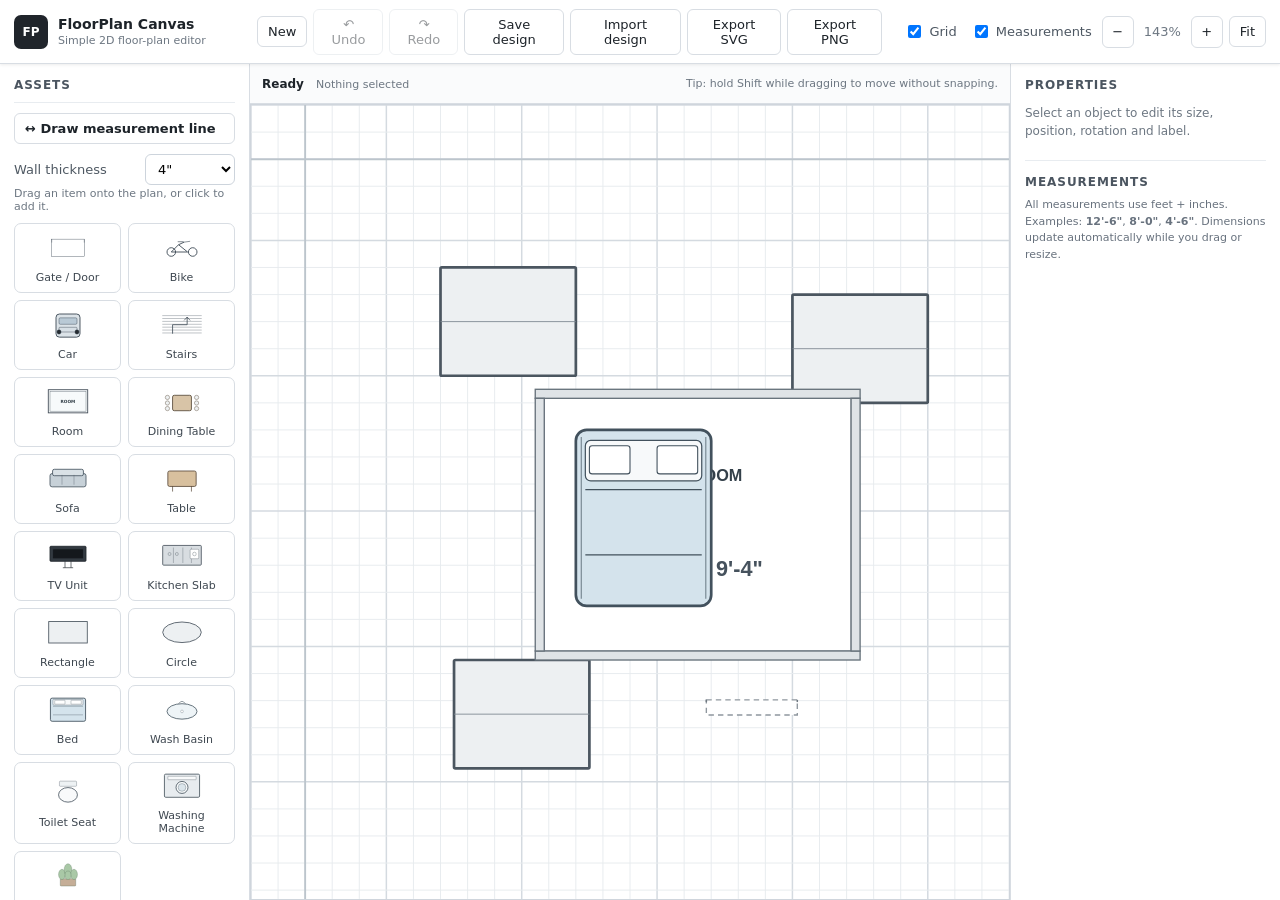
==== index.html @ 3ebcb9cd "V1" ====
<!doctype html>
<html lang="en">
<head>
  <meta charset="UTF-8" />
  <meta name="viewport" content="width=device-width, initial-scale=1.0" />
  <title>FloorPlan Canvas</title>
  <link rel="stylesheet" href="styles.css" />
</head>
<body>
  <div class="app">
    <header class="topbar">
      <div class="brand">
        <div class="brand-mark">FP</div>
        <div>
          <div class="brand-title">FloorPlan Canvas</div>
          <div class="brand-sub">Simple 2D floor-plan editor</div>
        </div>
      </div>

      <div class="toolbar">
        <button id="newBtn" class="tool-btn">New</button>
        <button id="undoBtn" class="tool-btn" disabled>↶ Undo</button>
        <button id="redoBtn" class="tool-btn" disabled>↷ Redo</button>
        <button id="saveBtn" class="tool-btn">Save design</button>
        <button id="loadBtn" class="tool-btn">Import design</button>
        <button id="exportSvgBtn" class="tool-btn">Export SVG</button>
        <button id="exportPngBtn" class="tool-btn">Export PNG</button>
      </div>

      <div class="toolbar-right">
        <label class="switch-label">
          <input type="checkbox" id="gridToggle" checked />
          <span>Grid</span>
        </label>
        <label class="switch-label">
          <input type="checkbox" id="measureToggle" checked />
          <span>Measurements</span>
        </label>
        <button id="zoomOutBtn" class="icon-btn">−</button>
        <span id="zoomText" class="zoom-text">100%</span>
        <button id="zoomInBtn" class="icon-btn">+</button>
        <button id="fitBtn" class="tool-btn">Fit</button>
      </div>
    </header>

    <main class="workspace">
      <aside class="sidebar left">
        <div class="sidebar-title">Assets</div>
        <div class="asset-measurement">
          <button class="wide-btn" id="measureToolBtn">↔ Draw measurement line</button>
          <div class="row compact-row">
            <label>Wall thickness</label>
            <select id="wallThicknessSelect">
              <option value="0.25">3"</option>
              <option value="0.3333333333" selected>4"</option>
              <option value="0.5">6"</option>
              <option value="0.75">9"</option>
            </select>
          </div>
        </div>
        <div class="help-text">Drag an item onto the plan, or click to add it.</div>
        <div id="assetPalette" class="asset-grid"></div>

        <div class="sidebar-section">
          <div class="sidebar-title">Quick tools</div>
          <button class="wide-btn" id="deleteBtn">Delete selected</button>
          <button class="wide-btn" id="duplicateBtn">Duplicate selected</button>
          <button class="wide-btn" id="frontBtn">Bring to front</button>
          <button class="wide-btn" id="backBtn">Send to back</button>
        </div>

        <div class="sidebar-section">
          <div class="sidebar-title">Canvas</div>
          <div class="row">
            <label>Dimension ref.</label>
            <select id="dimensionRefSelect">
              <option value="inner" selected>Inner / clear</option>
              <option value="outer">Outer / overall</option>
              <option value="center">Centerline</option>
            </select>
          </div>
          <div class="row">
            <label><input id="smartAlignToggle" type="checkbox" checked /> Smart align</label>
          </div>
          <div class="measurement-note">
            <b>Inner</b> = clear space between wall faces.<br>
            <b>Outer</b> = outside-to-outside overall size.<br>
            <b>Centerline</b> = wall center to wall center.
          </div>
          <div class="row">
            <label>Background</label>
            <input id="bgColor" type="color" value="#ffffff" />
          </div>
        </div>
      </aside>

      <section class="canvas-wrap">
        <div class="canvas-header">
          <div>
            <strong id="statusText">Ready</strong>
            <span class="muted" id="selectionText">Nothing selected</span>
          </div>
          <div class="muted">Tip: hold Shift while dragging to move without snapping.</div>
        </div>
        <div id="svgViewport" class="svg-viewport">
          <svg id="planSvg" xmlns="http://www.w3.org/2000/svg" tabindex="0">
            <defs>
              <pattern id="gridPattern" width="20" height="20" patternUnits="userSpaceOnUse">
                <path d="M 20 0 L 0 0 0 20" class="grid-line"></path>
              </pattern>
              <pattern id="gridMajorPattern" width="100" height="100" patternUnits="userSpaceOnUse">
                <rect width="100" height="100" fill="url(#gridPattern)"></rect>
                <path d="M 100 0 L 0 0 0 100" class="grid-major"></path>
              </pattern>
              <filter id="shadow" x="-20%" y="-20%" width="140%" height="140%">
                <feDropShadow dx="0" dy="2" stdDeviation="2" flood-opacity="0.15"/>
              </filter>
            </defs>
            <rect id="canvasBg" x="-1000000" y="-1000000" width="2000000" height="2000000" fill="#fff"></rect>
            <g id="overlayGrid"></g>
            <g id="objectsLayer"></g>
            <g id="overlayLayer"></g>
          </svg>
        </div>
      </section>

      <aside class="sidebar right">
        <div class="sidebar-title">Properties</div>
        <div id="emptyProps" class="empty-props">
          Select an object to edit its size, position, rotation and label.
        </div>
        <div id="propsPanel" class="props-panel hidden">
          <div class="prop-heading">
            <span id="propType">Object</span>
            <span id="propId" class="muted"></span>
          </div>

          <div class="prop-section">
            <div class="section-label">Position</div>
            <div class="two-col">
              <label>X <input id="propX" /></label>
              <label>Y <input id="propY" /></label>
            </div>
          </div>

          <div id="doorPlacementHint" class="measurement-note hidden">Door symbol includes its opening and swing. Place it over the wall opening; rotate 90° to change orientation.</div>

          <div id="roomDimensionInputNote" class="measurement-note hidden">Room dimensions shown/entered here are <b>INNER / CLEAR</b> dimensions.</div>

          <div id="wallDimensionNote" class="measurement-note hidden">
          Walls use <b>Length</b> and <b>Thickness</b>. Rooms/bedrooms use the same Inner / Outer / Centerline convention.
        </div>

          <div class="prop-section">
            <div class="section-label">Size</div>
            <div class="two-col">
              <label><span id="widthLabel">Width</span> <input id="propW" /></label>
              <label><span id="heightLabel">Height</span> <input id="propH" /></label>
            </div>
            <div class="row">
              <label><input id="lockAspect" type="checkbox" /> Lock aspect</label>
            </div>
          </div>

          <div id="roomWallsPanel" class="prop-section hidden">
            <div class="section-label">Room walls</div>
            <div class="room-wall-grid">
              <label>Top <input id="roomTopWall" placeholder='e.g. 4"'></label>
              <label>Right <input id="roomRightWall" placeholder='e.g. 4"'></label>
              <label>Bottom <input id="roomBottomWall" placeholder='e.g. 4"'></label>
              <label>Left <input id="roomLeftWall" placeholder='0" = shared wall'></label>
            </div>
            <div class="measurement-note">
              Each side is independent. Set a side to <b>0"</b> when it is an existing/shared/main wall.
            </div>
          </div>

          <div class="prop-section">
            <div class="section-label">Rotation</div>
            <div class="rotation-row">
              <button class="small-btn" id="rotateLeftBtn" title="Rotate 90° counter-clockwise">↺ 90°</button>
              <button class="small-btn" id="rotateRightBtn" title="Rotate 90° clockwise">↻ 90°</button>
              <label>Angle <input id="propRotation" /></label>
            </div>
          </div>

          <div class="prop-section">
            <div class="section-label">Label</div>
            <input id="propLabel" class="full" placeholder="Optional label" />
          </div>

          <div class="prop-section">
            <div class="section-label">Style</div>
            <div class="two-col">
              <label>Fill <input id="propFill" type="color" /></label>
              <label>Stroke <input id="propStroke" type="color" /></label>
            </div>
          </div>

          <div class="prop-section">
            <div class="section-label">Object controls</div>
            <button class="wide-btn" id="measureBetweenBtn">↔ Measure to another object</button>
            <button class="wide-btn" id="lockToggleBtn">Lock selected</button>
          <div id="measureSecondHint" class="measurement-note hidden">Click the second object.</div>
          <!-- Delete via the Delete/Backspace key or Quick tools. -->
          </div>
        </div>

        <div class="sidebar-section">
          <div class="sidebar-title">Measurements</div>
          <div class="measurement-note">
            All measurements use feet + inches. Examples: <b>12'-6"</b>, <b>8'-0"</b>, <b>4'-6"</b>.
            Dimensions update automatically while you drag or resize.
          </div>
        </div>
      </aside>
    </main>
  </div>

  <input id="fileInput" type="file" accept=".json,application/json" hidden />
  <div id="toast" class="toast"></div>
  <script src="app.js"></script>
</body>
</html>
---- styles.css ----
:root{
  --bg:#f4f6f8;
  --panel:#ffffff;
  --line:#d8dde3;
  --line2:#e8ecf0;
  --text:#1d2329;
  --muted:#6d7782;
  --accent:#2563eb;
  --accent-soft:#eaf2ff;
  --danger:#dc2626;
  --shadow:0 1px 3px rgba(0,0,0,.08);
  --radius:8px;
  font-family: Inter, ui-sans-serif, system-ui, -apple-system, BlinkMacSystemFont, "Segoe UI", sans-serif;
}
*{box-sizing:border-box}
html,body{height:100%;margin:0;background:var(--bg);color:var(--text);overflow:hidden}
body{font-size:13px}
button,input,select{font:inherit}
button{cursor:pointer}
.app{height:100vh;display:flex;flex-direction:column}
.topbar{height:64px;background:var(--panel);border-bottom:1px solid var(--line);display:flex;align-items:center;padding:0 14px;gap:18px;box-shadow:var(--shadow);z-index:20}
.brand{display:flex;align-items:center;gap:10px;min-width:225px}
.brand-mark{width:34px;height:34px;border-radius:7px;background:#20252b;color:#fff;display:grid;place-items:center;font-weight:800;font-size:12px}
.brand-title{font-weight:750;font-size:14px}
.brand-sub{font-size:11px;color:var(--muted);margin-top:2px}
.toolbar{display:flex;gap:6px;align-items:center}
.toolbar-right{margin-left:auto;display:flex;gap:6px;align-items:center}
.tool-btn,.icon-btn,.wide-btn{background:#fff;border:1px solid var(--line);border-radius:6px;color:var(--text);padding:7px 10px}
.tool-btn:hover,.icon-btn:hover,.wide-btn:hover{background:#f8fafc}
.tool-btn:disabled{opacity:.45;cursor:default}
.icon-btn{width:32px;height:32px;padding:0}
.zoom-text{width:45px;text-align:center;color:var(--muted)}
.switch-label{display:flex;align-items:center;gap:5px;color:#4d5762;margin:0 4px}
.workspace{flex:1;min-height:0;display:grid;grid-template-columns:250px minmax(0,1fr) 270px}
.sidebar{background:#fff;overflow:auto}
.sidebar.left{border-right:1px solid var(--line)}
.sidebar.right{border-left:1px solid var(--line)}
.sidebar-title{font-size:12px;text-transform:uppercase;letter-spacing:.08em;font-weight:750;color:#4b5560;margin-bottom:8px}
.help-text,.muted{color:var(--muted);font-size:11px}
.left,.right{padding:14px}
.asset-grid{display:grid;grid-template-columns:1fr 1fr;gap:7px;margin-top:10px}
.asset-btn{position:relative;border:1px solid var(--line);background:#fff;border-radius:7px;padding:8px 6px;display:flex;flex-direction:column;align-items:center;justify-content:center;min-height:70px;gap:6px}
.asset-btn:hover{border-color:#b7c1cb;background:#f9fafb}
.asset-icon{width:46px;height:32px;display:grid;place-items:center;color:#303840}
.asset-icon svg{width:44px;height:30px}
.asset-name{font-size:11px;color:#3e4750;text-align:center}
.sidebar-section{margin-top:20px;border-top:1px solid var(--line2);padding-top:14px}
.wide-btn{width:100%;margin-bottom:7px;text-align:left}
.row{display:flex;align-items:center;justify-content:space-between;gap:8px;margin:8px 0}
.row label{color:#4f5963}
select,input{border:1px solid #cdd4dc;border-radius:6px;background:#fff;padding:6px 8px;min-width:0}
.row select{width:100px}
input[type="color"]{padding:2px;width:54px;height:30px}
.canvas-wrap{display:flex;flex-direction:column;min-width:0;min-height:0}
.canvas-header{height:40px;background:#fafbfc;border-bottom:1px solid var(--line);display:flex;align-items:center;justify-content:space-between;padding:0 12px}
.canvas-header strong{font-size:12px;margin-right:8px}
.svg-viewport{flex:1;min-width:0;min-height:0;overflow:hidden;position:relative;background:#dde2e7;padding:0;touch-action:none}
#planSvg{display:block;width:100%;height:100%;background:#fff;box-shadow:0 7px 22px rgba(0,0,0,.12);border:1px solid #cfd5dc;user-select:none}
#planSvg:focus{outline:none}
.grid-line{fill:none;stroke:#e6e9ed;stroke-width:1}
.grid-major{fill:none;stroke:#d4d9df;stroke-width:1}
.hidden{display:none!important}
.empty-props{color:var(--muted);font-size:12px;line-height:1.5;padding-top:4px}
.prop-heading{display:flex;justify-content:space-between;align-items:center;font-weight:750;padding-bottom:10px;border-bottom:1px solid var(--line2)}
.prop-section{padding:12px 0;border-bottom:1px solid var(--line2)}
.section-label{font-size:11px;text-transform:uppercase;letter-spacing:.07em;font-weight:750;color:#68727e;margin-bottom:8px}
.two-col{display:grid;grid-template-columns:1fr 1fr;gap:7px}
.two-col label{font-size:11px;color:#5a6470}
.two-col input{width:100%;margin-top:4px}
.full{width:100%}
.measurement-note{font-size:11px;color:#68727e;line-height:1.55}
.toast{position:fixed;right:18px;bottom:18px;background:#222;color:white;padding:10px 13px;border-radius:7px;opacity:0;transform:translateY(8px);pointer-events:none;transition:.18s;z-index:100}
.toast.show{opacity:1;transform:translateY(0)}
@media (max-width: 1100px){
  .workspace{grid-template-columns:210px minmax(0,1fr) 230px}
  .brand{min-width:185px}
  .toolbar .tool-btn:nth-child(6){display:none}
}

.space-pan #planSvg{cursor:grab}
.space-pan #planSvg:active{cursor:grabbing}
.plan-object{vector-effect:non-scaling-stroke}

.grid-minor-world{stroke:#e7ebef;stroke-width:.7}
.grid-major-world{stroke:#d4dae0;stroke-width:1.1}

.rotation-row{display:grid;grid-template-columns:auto auto 1fr;gap:6px;align-items:end}
.small-btn{background:#fff;border:1px solid var(--line);border-radius:6px;padding:6px 8px;color:var(--text);white-space:nowrap}
.small-btn:hover{background:#f8fafc}

#measureToolBtn.active{background:#eaf2ff;border-color:#2563eb;color:#1d4ed8}

.asset-measurement{margin-top:10px;padding-top:10px;border-top:1px solid var(--line2)}
.asset-measurement .wide-btn{margin-bottom:4px}
.measurement-note{font-size:11px;color:#68727e;line-height:1.5}

.asset-measurement .wide-btn{font-weight:650}

#planSvg text{dominant-baseline:auto}
.automatic-dimensions text{font-size:15px}

#propW,#propH,#propX,#propY{font-size:13px;font-weight:600}

.compact-row{margin:6px 0 2px}
.compact-row select{width:90px}
.room-label,.room-dimension{user-select:none}

#widthLabel,#heightLabel{font-weight:600}

.room-wall-grid{display:grid;grid-template-columns:1fr 1fr;gap:7px}
.room-wall-grid label{font-size:11px;color:#5a6470}
.room-wall-grid input{width:100%;margin-top:4px}

#lockToggleBtn{font-weight:650}
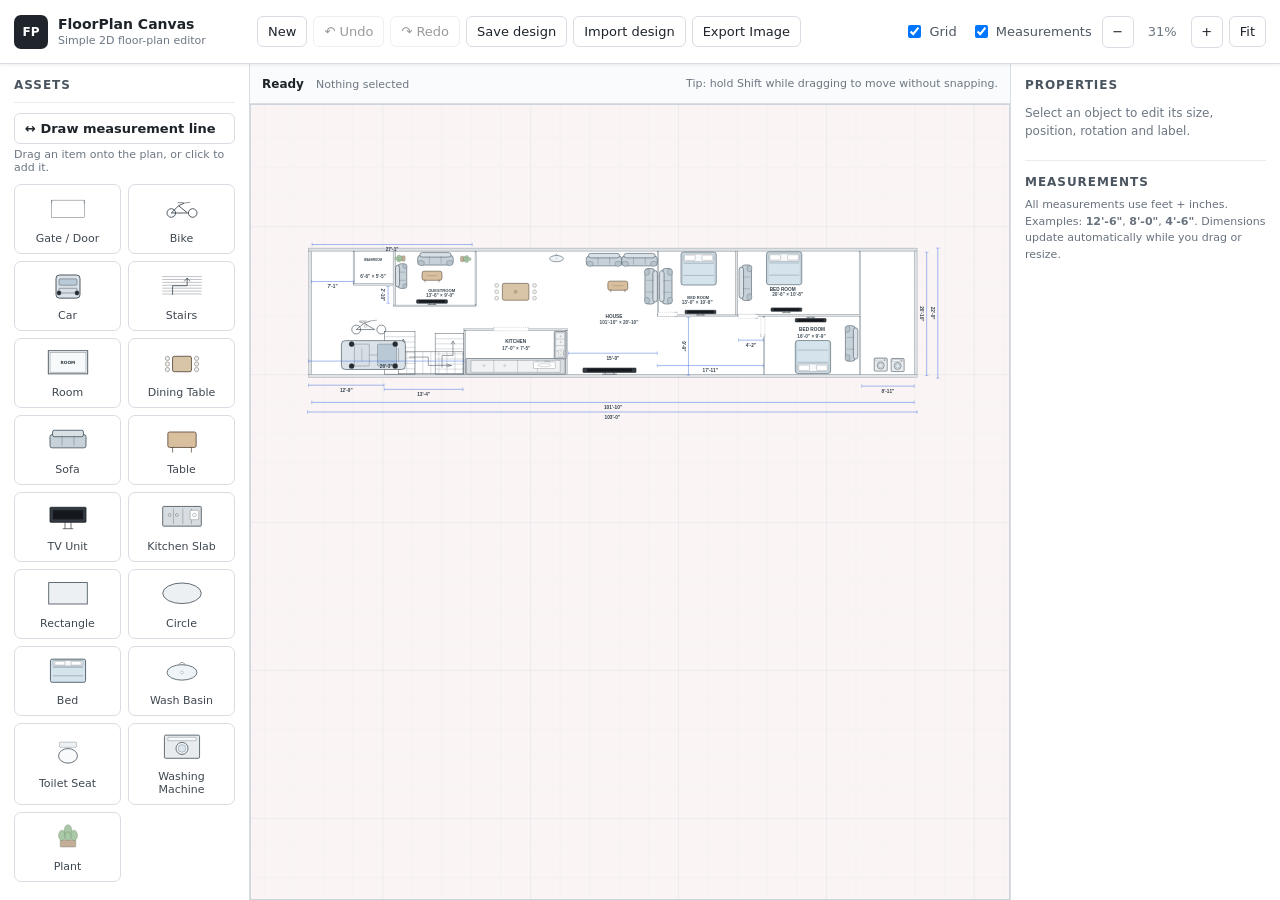
==== commit ac2fcc85: "cleanup" ====
--- a/index.html
+++ b/index.html
@@ -1,224 +1,301 @@
 <!doctype html>
 <html lang="en">
-<head>
-  <meta charset="UTF-8" />
-  <meta name="viewport" content="width=device-width, initial-scale=1.0" />
-  <title>FloorPlan Canvas</title>
-  <link rel="stylesheet" href="styles.css" />
-</head>
-<body>
-  <div class="app">
-    <header class="topbar">
-      <div class="brand">
-        <div class="brand-mark">FP</div>
-        <div>
-          <div class="brand-title">FloorPlan Canvas</div>
-          <div class="brand-sub">Simple 2D floor-plan editor</div>
+  <head>
+    <meta charset="UTF-8" />
+    <meta name="viewport" content="width=device-width, initial-scale=1.0" />
+    <title>FloorPlan Canvas</title>
+    <link rel="stylesheet" href="styles.css" />
+  </head>
+  <body>
+    <div class="app">
+      <header class="topbar">
+        <div class="brand">
+          <div class="brand-mark">FP</div>
+          <div>
+            <div class="brand-title">FloorPlan Canvas</div>
+            <div class="brand-sub">Simple 2D floor-plan editor</div>
+          </div>
         </div>
-      </div>
-
-      <div class="toolbar">
-        <button id="newBtn" class="tool-btn">New</button>
-        <button id="undoBtn" class="tool-btn" disabled>↶ Undo</button>
-        <button id="redoBtn" class="tool-btn" disabled>↷ Redo</button>
-        <button id="saveBtn" class="tool-btn">Save design</button>
-        <button id="loadBtn" class="tool-btn">Import design</button>
-        <button id="exportSvgBtn" class="tool-btn">Export SVG</button>
-        <button id="exportPngBtn" class="tool-btn">Export PNG</button>
-      </div>
-
-      <div class="toolbar-right">
-        <label class="switch-label">
-          <input type="checkbox" id="gridToggle" checked />
-          <span>Grid</span>
-        </label>
-        <label class="switch-label">
-          <input type="checkbox" id="measureToggle" checked />
-          <span>Measurements</span>
-        </label>
-        <button id="zoomOutBtn" class="icon-btn">−</button>
-        <span id="zoomText" class="zoom-text">100%</span>
-        <button id="zoomInBtn" class="icon-btn">+</button>
-        <button id="fitBtn" class="tool-btn">Fit</button>
-      </div>
-    </header>
-
-    <main class="workspace">
-      <aside class="sidebar left">
-        <div class="sidebar-title">Assets</div>
-        <div class="asset-measurement">
-          <button class="wide-btn" id="measureToolBtn">↔ Draw measurement line</button>
-          <div class="row compact-row">
-            <label>Wall thickness</label>
-            <select id="wallThicknessSelect">
-              <option value="0.25">3"</option>
-              <option value="0.3333333333" selected>4"</option>
-              <option value="0.5">6"</option>
-              <option value="0.75">9"</option>
-            </select>
-          </div>
+
+        <div class="toolbar">
+          <button id="newBtn" class="tool-btn">New</button>
+          <button id="undoBtn" class="tool-btn" disabled>↶ Undo</button>
+          <button id="redoBtn" class="tool-btn" disabled>↷ Redo</button>
+          <button id="saveBtn" class="tool-btn">Save design</button>
+          <button id="loadBtn" class="tool-btn">Import design</button>
+          <!-- <button id="exportSvgBtn" class="tool-btn">Export SVG</button> -->
+          <button id="exportPngBtn" class="tool-btn">Export Image</button>
         </div>
-        <div class="help-text">Drag an item onto the plan, or click to add it.</div>
-        <div id="assetPalette" class="asset-grid"></div>
-
-        <div class="sidebar-section">
-          <div class="sidebar-title">Quick tools</div>
-          <button class="wide-btn" id="deleteBtn">Delete selected</button>
-          <button class="wide-btn" id="duplicateBtn">Duplicate selected</button>
-          <button class="wide-btn" id="frontBtn">Bring to front</button>
-          <button class="wide-btn" id="backBtn">Send to back</button>
+
+        <div class="toolbar-right">
+          <label class="switch-label">
+            <input type="checkbox" id="gridToggle" checked />
+            <span>Grid</span>
+          </label>
+          <label class="switch-label">
+            <input type="checkbox" id="measureToggle" checked />
+            <span>Measurements</span>
+          </label>
+          <button id="zoomOutBtn" class="icon-btn">−</button>
+          <span id="zoomText" class="zoom-text">100%</span>
+          <button id="zoomInBtn" class="icon-btn">+</button>
+          <button id="fitBtn" class="tool-btn">Fit</button>
         </div>
-
-        <div class="sidebar-section">
-          <div class="sidebar-title">Canvas</div>
-          <div class="row">
-            <label>Dimension ref.</label>
-            <select id="dimensionRefSelect">
-              <option value="inner" selected>Inner / clear</option>
-              <option value="outer">Outer / overall</option>
-              <option value="center">Centerline</option>
-            </select>
-          </div>
-          <div class="row">
-            <label><input id="smartAlignToggle" type="checkbox" checked /> Smart align</label>
-          </div>
-          <div class="measurement-note">
-            <b>Inner</b> = clear space between wall faces.<br>
-            <b>Outer</b> = outside-to-outside overall size.<br>
-            <b>Centerline</b> = wall center to wall center.
-          </div>
-          <div class="row">
-            <label>Background</label>
-            <input id="bgColor" type="color" value="#ffffff" />
-          </div>
-        </div>
-      </aside>
-
-      <section class="canvas-wrap">
-        <div class="canvas-header">
-          <div>
-            <strong id="statusText">Ready</strong>
-            <span class="muted" id="selectionText">Nothing selected</span>
-          </div>
-          <div class="muted">Tip: hold Shift while dragging to move without snapping.</div>
-        </div>
-        <div id="svgViewport" class="svg-viewport">
-          <svg id="planSvg" xmlns="http://www.w3.org/2000/svg" tabindex="0">
-            <defs>
-              <pattern id="gridPattern" width="20" height="20" patternUnits="userSpaceOnUse">
-                <path d="M 20 0 L 0 0 0 20" class="grid-line"></path>
-              </pattern>
-              <pattern id="gridMajorPattern" width="100" height="100" patternUnits="userSpaceOnUse">
-                <rect width="100" height="100" fill="url(#gridPattern)"></rect>
-                <path d="M 100 0 L 0 0 0 100" class="grid-major"></path>
-              </pattern>
-              <filter id="shadow" x="-20%" y="-20%" width="140%" height="140%">
-                <feDropShadow dx="0" dy="2" stdDeviation="2" flood-opacity="0.15"/>
-              </filter>
-            </defs>
-            <rect id="canvasBg" x="-1000000" y="-1000000" width="2000000" height="2000000" fill="#fff"></rect>
-            <g id="overlayGrid"></g>
-            <g id="objectsLayer"></g>
-            <g id="overlayLayer"></g>
-          </svg>
-        </div>
-      </section>
-
-      <aside class="sidebar right">
-        <div class="sidebar-title">Properties</div>
-        <div id="emptyProps" class="empty-props">
-          Select an object to edit its size, position, rotation and label.
-        </div>
-        <div id="propsPanel" class="props-panel hidden">
-          <div class="prop-heading">
-            <span id="propType">Object</span>
-            <span id="propId" class="muted"></span>
-          </div>
-
-          <div class="prop-section">
-            <div class="section-label">Position</div>
-            <div class="two-col">
-              <label>X <input id="propX" /></label>
-              <label>Y <input id="propY" /></label>
-            </div>
-          </div>
-
-          <div id="doorPlacementHint" class="measurement-note hidden">Door symbol includes its opening and swing. Place it over the wall opening; rotate 90° to change orientation.</div>
-
-          <div id="roomDimensionInputNote" class="measurement-note hidden">Room dimensions shown/entered here are <b>INNER / CLEAR</b> dimensions.</div>
-
-          <div id="wallDimensionNote" class="measurement-note hidden">
-          Walls use <b>Length</b> and <b>Thickness</b>. Rooms/bedrooms use the same Inner / Outer / Centerline convention.
-        </div>
-
-          <div class="prop-section">
-            <div class="section-label">Size</div>
-            <div class="two-col">
-              <label><span id="widthLabel">Width</span> <input id="propW" /></label>
-              <label><span id="heightLabel">Height</span> <input id="propH" /></label>
-            </div>
+      </header>
+
+      <main class="workspace">
+        <aside class="sidebar left">
+          <div class="sidebar-title">Assets</div>
+          <div class="asset-measurement">
+            <button class="wide-btn" id="measureToolBtn">
+              ↔ Draw measurement line
+            </button>
+            <!-- <div class="row compact-row">
+              <label>Wall thickness</label>
+              <select id="wallThicknessSelect">
+                <option value="0.25">3"</option>
+                <option value="0.3333333333" selected>4"</option>
+                <option value="0.5">6"</option>
+                <option value="0.75">9"</option>
+              </select>
+            </div> -->
+          </div>
+          <div class="help-text">
+            Drag an item onto the plan, or click to add it.
+          </div>
+          <div id="assetPalette" class="asset-grid"></div>
+
+          <div class="sidebar-section" hidden>
+            <div class="sidebar-title">Quick tools</div>
+            <button class="wide-btn" id="deleteBtn">Delete selected</button>
+            <button class="wide-btn" id="duplicateBtn">
+              Duplicate selected
+            </button>
+            <button class="wide-btn" id="frontBtn">Bring to front</button>
+            <button class="wide-btn" id="backBtn">Send to back</button>
+          </div>
+
+          <div class="sidebar-section" hidden>
+            <div class="sidebar-title">Canvas</div>
             <div class="row">
-              <label><input id="lockAspect" type="checkbox" /> Lock aspect</label>
-            </div>
-          </div>
-
-          <div id="roomWallsPanel" class="prop-section hidden">
-            <div class="section-label">Room walls</div>
-            <div class="room-wall-grid">
-              <label>Top <input id="roomTopWall" placeholder='e.g. 4"'></label>
-              <label>Right <input id="roomRightWall" placeholder='e.g. 4"'></label>
-              <label>Bottom <input id="roomBottomWall" placeholder='e.g. 4"'></label>
-              <label>Left <input id="roomLeftWall" placeholder='0" = shared wall'></label>
+              <label>Dimension ref.</label>
+              <select id="dimensionRefSelect">
+                <option value="inner" selected>Inner / clear</option>
+                <option value="outer">Outer / overall</option>
+                <option value="center">Centerline</option>
+              </select>
+            </div>
+            <div class="row">
+              <label
+                ><input id="smartAlignToggle" type="checkbox" checked /> Smart
+                align</label
+              >
             </div>
             <div class="measurement-note">
-              Each side is independent. Set a side to <b>0"</b> when it is an existing/shared/main wall.
-            </div>
-          </div>
-
-          <div class="prop-section">
-            <div class="section-label">Rotation</div>
-            <div class="rotation-row">
-              <button class="small-btn" id="rotateLeftBtn" title="Rotate 90° counter-clockwise">↺ 90°</button>
-              <button class="small-btn" id="rotateRightBtn" title="Rotate 90° clockwise">↻ 90°</button>
-              <label>Angle <input id="propRotation" /></label>
-            </div>
-          </div>
-
-          <div class="prop-section">
-            <div class="section-label">Label</div>
-            <input id="propLabel" class="full" placeholder="Optional label" />
-          </div>
-
-          <div class="prop-section">
-            <div class="section-label">Style</div>
-            <div class="two-col">
-              <label>Fill <input id="propFill" type="color" /></label>
-              <label>Stroke <input id="propStroke" type="color" /></label>
-            </div>
-          </div>
-
-          <div class="prop-section">
-            <div class="section-label">Object controls</div>
-            <button class="wide-btn" id="measureBetweenBtn">↔ Measure to another object</button>
-            <button class="wide-btn" id="lockToggleBtn">Lock selected</button>
-          <div id="measureSecondHint" class="measurement-note hidden">Click the second object.</div>
-          <!-- Delete via the Delete/Backspace key or Quick tools. -->
-          </div>
-        </div>
-
-        <div class="sidebar-section">
-          <div class="sidebar-title">Measurements</div>
-          <div class="measurement-note">
-            All measurements use feet + inches. Examples: <b>12'-6"</b>, <b>8'-0"</b>, <b>4'-6"</b>.
-            Dimensions update automatically while you drag or resize.
-          </div>
-        </div>
-      </aside>
-    </main>
-  </div>
-
-  <input id="fileInput" type="file" accept=".json,application/json" hidden />
-  <div id="toast" class="toast"></div>
-  <script src="app.js"></script>
-</body>
+              <b>Inner</b> = clear space between wall faces.<br />
+              <b>Outer</b> = outside-to-outside overall size.<br />
+              <b>Centerline</b> = wall center to wall center.
+            </div>
+            <div class="row">
+              <label>Background</label>
+              <input id="bgColor" type="color" value="#ffffff" />
+            </div>
+          </div>
+        </aside>
+
+        <section class="canvas-wrap">
+          <div class="canvas-header">
+            <div>
+              <strong id="statusText">Ready</strong>
+              <span class="muted" id="selectionText">Nothing selected</span>
+            </div>
+            <div class="muted">
+              Tip: hold Shift while dragging to move without snapping.
+            </div>
+          </div>
+          <div id="svgViewport" class="svg-viewport">
+            <svg id="planSvg" xmlns="http://www.w3.org/2000/svg" tabindex="0">
+              <defs>
+                <pattern
+                  id="gridPattern"
+                  width="20"
+                  height="20"
+                  patternUnits="userSpaceOnUse"
+                >
+                  <path d="M 20 0 L 0 0 0 20" class="grid-line"></path>
+                </pattern>
+                <pattern
+                  id="gridMajorPattern"
+                  width="100"
+                  height="100"
+                  patternUnits="userSpaceOnUse"
+                >
+                  <rect
+                    width="100"
+                    height="100"
+                    fill="url(#gridPattern)"
+                  ></rect>
+                  <path d="M 100 0 L 0 0 0 100" class="grid-major"></path>
+                </pattern>
+                <filter
+                  id="shadow"
+                  x="-20%"
+                  y="-20%"
+                  width="140%"
+                  height="140%"
+                >
+                  <feDropShadow
+                    dx="0"
+                    dy="2"
+                    stdDeviation="2"
+                    flood-opacity="0.15"
+                  />
+                </filter>
+              </defs>
+              <rect
+                id="canvasBg"
+                x="-1000000"
+                y="-1000000"
+                width="2000000"
+                height="2000000"
+                fill="#fff"
+              ></rect>
+              <g id="overlayGrid"></g>
+              <g id="objectsLayer"></g>
+              <g id="overlayLayer"></g>
+            </svg>
+          </div>
+        </section>
+
+        <aside class="sidebar right">
+          <div class="sidebar-title">Properties</div>
+          <div id="emptyProps" class="empty-props">
+            Select an object to edit its size, position, rotation and label.
+          </div>
+          <div id="propsPanel" class="props-panel hidden">
+            <div class="prop-heading">
+              <span id="propType">Object</span>
+              <span id="propId" class="muted"></span>
+            </div>
+
+            <div class="prop-section">
+              <div class="section-label">Name</div>
+              <input id="propLabel" class="full" placeholder="Optional label" />
+            </div>
+
+            <div id="roomDimensionInputNote" class="measurement-note hidden">
+              Room dimensions shown/entered here are
+              <b>INNER / CLEAR</b> dimensions.
+            </div>
+
+            <div id="wallDimensionNote" class="measurement-note hidden" hidden>
+              Walls use <b>Length</b> and <b>Thickness</b>. Rooms/bedrooms use
+              the same Inner / Outer / Centerline convention.
+            </div>
+
+            <div class="prop-section">
+              <div class="section-label">Size</div>
+              <div class="two-col">
+                <label
+                  ><span id="widthLabel">Width</span> <input id="propW"
+                /></label>
+                <label
+                  ><span id="heightLabel">Height</span> <input id="propH"
+                /></label>
+              </div>
+              <div class="row">
+                <label
+                  ><input id="lockAspect" type="checkbox" /> Lock aspect</label
+                >
+              </div>
+            </div>
+
+            <div id="roomWallsPanel" class="prop-section hidden">
+              <div class="section-label">Room walls width</div>
+              <div class="room-wall-grid">
+                <label
+                  >Top <input id="roomTopWall" placeholder='e.g. 3"'
+                /></label>
+                <label
+                  >Right <input id="roomRightWall" placeholder='e.g. 3"'
+                /></label>
+                <label
+                  >Bottom <input id="roomBottomWall" placeholder='e.g. 3"'
+                /></label>
+                <label
+                  >Left <input id="roomLeftWall" placeholder='0" = shared wall'
+                /></label>
+              </div>
+              <div class="measurement-note">
+                Each side is independent. Set a side to <b>0"</b> when it is an
+                existing/shared/main wall.
+              </div>
+            </div>
+
+            <div class="prop-section">
+              <div class="section-label">Rotate</div>
+              <div class="rotation-row">
+                <button
+                  class="small-btn"
+                  id="rotateLeftBtn"
+                  title="Rotate 90° counter-clockwise"
+                >
+                  ↺ 90°
+                </button>
+                <button
+                  class="small-btn"
+                  id="rotateRightBtn"
+                  title="Rotate 90° clockwise"
+                >
+                  ↻ 90°
+                </button>
+                <label>Angle <input id="propRotation" /></label>
+              </div>
+            </div>
+
+            <div class="prop-section" hidden>
+              <div class="section-label">Style</div>
+              <div class="two-col">
+                <label>Fill <input id="propFill" type="color" /></label>
+                <label>Stroke <input id="propStroke" type="color" /></label>
+              </div>
+            </div>
+
+            <div class="prop-section">
+              <div class="section-label">Object controls</div>
+              <button class="wide-btn" id="measureBetweenBtn">
+                ↔ Measure distance to another object
+              </button>
+              <button class="wide-btn" id="lockToggleBtn">Lock selected</button>
+              <div id="measureSecondHint" class="measurement-note hidden">
+                Click the second object.
+              </div>
+              <!-- Delete via the Delete/Backspace key or Quick tools. -->
+            </div>
+
+            <div class="prop-section">
+              <div class="section-label">Position</div>
+              <div class="two-col">
+                <label>X <input id="propX" /></label>
+                <label>Y <input id="propY" /></label>
+              </div>
+            </div>
+          </div>
+
+          <div class="sidebar-section">
+            <div class="sidebar-title">Measurements</div>
+            <div class="measurement-note">
+              All measurements use feet + inches. Examples: <b>12'-6"</b>,
+              <b>8'-0"</b>, <b>4'-6"</b>. Dimensions update automatically while
+              you drag or resize.
+            </div>
+          </div>
+        </aside>
+      </main>
+    </div>
+
+    <input id="fileInput" type="file" accept=".json,application/json" hidden />
+    <div id="toast" class="toast"></div>
+    <script src="app.js"></script>
+  </body>
 </html>
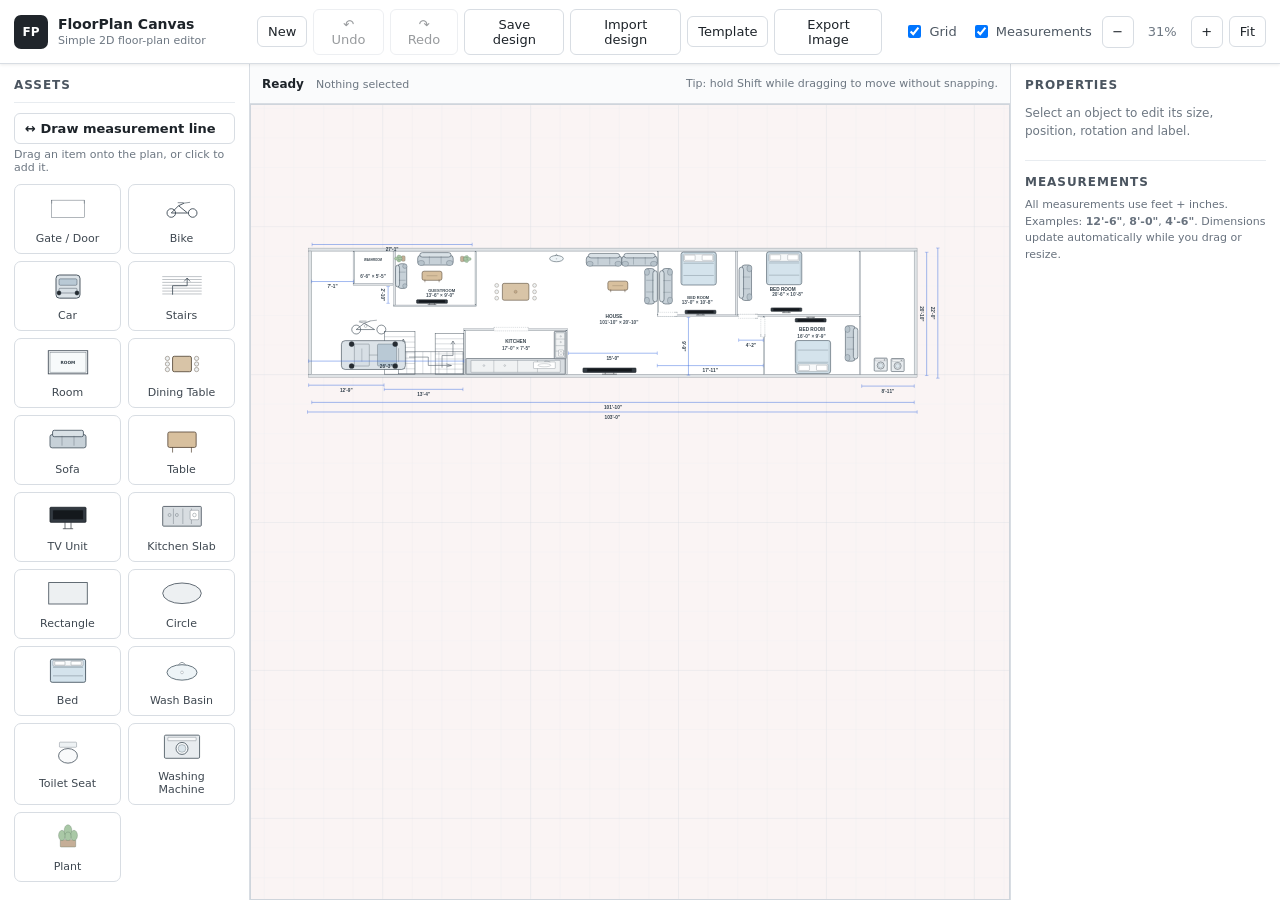
==== commit 012503e2: "auto save added" ====
--- a/index.html
+++ b/index.html
@@ -23,6 +23,7 @@
           <button id="redoBtn" class="tool-btn" disabled>↷ Redo</button>
           <button id="saveBtn" class="tool-btn">Save design</button>
           <button id="loadBtn" class="tool-btn">Import design</button>
+          <button id="templateBtn" class="tool-btn">Template</button>
           <!-- <button id="exportSvgBtn" class="tool-btn">Export SVG</button> -->
           <button id="exportPngBtn" class="tool-btn">Export Image</button>
         </div>
@@ -213,18 +214,21 @@
             <div id="roomWallsPanel" class="prop-section hidden">
               <div class="section-label">Room walls width</div>
               <div class="room-wall-grid">
-                <label
-                  >Top <input id="roomTopWall" placeholder='e.g. 3"'
-                /></label>
-                <label
-                  >Right <input id="roomRightWall" placeholder='e.g. 3"'
-                /></label>
-                <label
-                  >Bottom <input id="roomBottomWall" placeholder='e.g. 3"'
-                /></label>
-                <label
-                  >Left <input id="roomLeftWall" placeholder='0" = shared wall'
-                /></label>
+                <label class="wall-field wall-top"
+                  >Top Wall Width <input id="roomTopWall" placeholder='e.g. 3"'
+                /></label>
+                <label class="wall-field wall-left"
+                  >Left Wall Width
+                  <input id="roomLeftWall" placeholder='0" = shared wall'
+                /></label>
+                <label class="wall-field wall-right"
+                  >Right Wall Width
+                  <input id="roomRightWall" placeholder='e.g. 3"'
+                /></label>
+                <label class="wall-field wall-bottom"
+                  ><input id="roomBottomWall" placeholder='e.g. 3"' /> Bottom
+                  Wall Width</label
+                >
               </div>
               <div class="measurement-note">
                 Each side is independent. Set a side to <b>0"</b> when it is an
--- a/styles.css
+++ b/styles.css
@@ -1,115 +1,503 @@
-
-:root{
-  --bg:#f4f6f8;
-  --panel:#ffffff;
-  --line:#d8dde3;
-  --line2:#e8ecf0;
-  --text:#1d2329;
-  --muted:#6d7782;
-  --accent:#2563eb;
-  --accent-soft:#eaf2ff;
-  --danger:#dc2626;
-  --shadow:0 1px 3px rgba(0,0,0,.08);
-  --radius:8px;
-  font-family: Inter, ui-sans-serif, system-ui, -apple-system, BlinkMacSystemFont, "Segoe UI", sans-serif;
-}
-*{box-sizing:border-box}
-html,body{height:100%;margin:0;background:var(--bg);color:var(--text);overflow:hidden}
-body{font-size:13px}
-button,input,select{font:inherit}
-button{cursor:pointer}
-.app{height:100vh;display:flex;flex-direction:column}
-.topbar{height:64px;background:var(--panel);border-bottom:1px solid var(--line);display:flex;align-items:center;padding:0 14px;gap:18px;box-shadow:var(--shadow);z-index:20}
-.brand{display:flex;align-items:center;gap:10px;min-width:225px}
-.brand-mark{width:34px;height:34px;border-radius:7px;background:#20252b;color:#fff;display:grid;place-items:center;font-weight:800;font-size:12px}
-.brand-title{font-weight:750;font-size:14px}
-.brand-sub{font-size:11px;color:var(--muted);margin-top:2px}
-.toolbar{display:flex;gap:6px;align-items:center}
-.toolbar-right{margin-left:auto;display:flex;gap:6px;align-items:center}
-.tool-btn,.icon-btn,.wide-btn{background:#fff;border:1px solid var(--line);border-radius:6px;color:var(--text);padding:7px 10px}
-.tool-btn:hover,.icon-btn:hover,.wide-btn:hover{background:#f8fafc}
-.tool-btn:disabled{opacity:.45;cursor:default}
-.icon-btn{width:32px;height:32px;padding:0}
-.zoom-text{width:45px;text-align:center;color:var(--muted)}
-.switch-label{display:flex;align-items:center;gap:5px;color:#4d5762;margin:0 4px}
-.workspace{flex:1;min-height:0;display:grid;grid-template-columns:250px minmax(0,1fr) 270px}
-.sidebar{background:#fff;overflow:auto}
-.sidebar.left{border-right:1px solid var(--line)}
-.sidebar.right{border-left:1px solid var(--line)}
-.sidebar-title{font-size:12px;text-transform:uppercase;letter-spacing:.08em;font-weight:750;color:#4b5560;margin-bottom:8px}
-.help-text,.muted{color:var(--muted);font-size:11px}
-.left,.right{padding:14px}
-.asset-grid{display:grid;grid-template-columns:1fr 1fr;gap:7px;margin-top:10px}
-.asset-btn{position:relative;border:1px solid var(--line);background:#fff;border-radius:7px;padding:8px 6px;display:flex;flex-direction:column;align-items:center;justify-content:center;min-height:70px;gap:6px}
-.asset-btn:hover{border-color:#b7c1cb;background:#f9fafb}
-.asset-icon{width:46px;height:32px;display:grid;place-items:center;color:#303840}
-.asset-icon svg{width:44px;height:30px}
-.asset-name{font-size:11px;color:#3e4750;text-align:center}
-.sidebar-section{margin-top:20px;border-top:1px solid var(--line2);padding-top:14px}
-.wide-btn{width:100%;margin-bottom:7px;text-align:left}
-.row{display:flex;align-items:center;justify-content:space-between;gap:8px;margin:8px 0}
-.row label{color:#4f5963}
-select,input{border:1px solid #cdd4dc;border-radius:6px;background:#fff;padding:6px 8px;min-width:0}
-.row select{width:100px}
-input[type="color"]{padding:2px;width:54px;height:30px}
-.canvas-wrap{display:flex;flex-direction:column;min-width:0;min-height:0}
-.canvas-header{height:40px;background:#fafbfc;border-bottom:1px solid var(--line);display:flex;align-items:center;justify-content:space-between;padding:0 12px}
-.canvas-header strong{font-size:12px;margin-right:8px}
-.svg-viewport{flex:1;min-width:0;min-height:0;overflow:hidden;position:relative;background:#dde2e7;padding:0;touch-action:none}
-#planSvg{display:block;width:100%;height:100%;background:#fff;box-shadow:0 7px 22px rgba(0,0,0,.12);border:1px solid #cfd5dc;user-select:none}
-#planSvg:focus{outline:none}
-.grid-line{fill:none;stroke:#e6e9ed;stroke-width:1}
-.grid-major{fill:none;stroke:#d4d9df;stroke-width:1}
-.hidden{display:none!important}
-.empty-props{color:var(--muted);font-size:12px;line-height:1.5;padding-top:4px}
-.prop-heading{display:flex;justify-content:space-between;align-items:center;font-weight:750;padding-bottom:10px;border-bottom:1px solid var(--line2)}
-.prop-section{padding:12px 0;border-bottom:1px solid var(--line2)}
-.section-label{font-size:11px;text-transform:uppercase;letter-spacing:.07em;font-weight:750;color:#68727e;margin-bottom:8px}
-.two-col{display:grid;grid-template-columns:1fr 1fr;gap:7px}
-.two-col label{font-size:11px;color:#5a6470}
-.two-col input{width:100%;margin-top:4px}
-.full{width:100%}
-.measurement-note{font-size:11px;color:#68727e;line-height:1.55}
-.toast{position:fixed;right:18px;bottom:18px;background:#222;color:white;padding:10px 13px;border-radius:7px;opacity:0;transform:translateY(8px);pointer-events:none;transition:.18s;z-index:100}
-.toast.show{opacity:1;transform:translateY(0)}
-@media (max-width: 1100px){
-  .workspace{grid-template-columns:210px minmax(0,1fr) 230px}
-  .brand{min-width:185px}
-  .toolbar .tool-btn:nth-child(6){display:none}
-}
-
-.space-pan #planSvg{cursor:grab}
-.space-pan #planSvg:active{cursor:grabbing}
-.plan-object{vector-effect:non-scaling-stroke}
-
-.grid-minor-world{stroke:#e7ebef;stroke-width:.7}
-.grid-major-world{stroke:#d4dae0;stroke-width:1.1}
-
-.rotation-row{display:grid;grid-template-columns:auto auto 1fr;gap:6px;align-items:end}
-.small-btn{background:#fff;border:1px solid var(--line);border-radius:6px;padding:6px 8px;color:var(--text);white-space:nowrap}
-.small-btn:hover{background:#f8fafc}
-
-#measureToolBtn.active{background:#eaf2ff;border-color:#2563eb;color:#1d4ed8}
-
-.asset-measurement{margin-top:10px;padding-top:10px;border-top:1px solid var(--line2)}
-.asset-measurement .wide-btn{margin-bottom:4px}
-.measurement-note{font-size:11px;color:#68727e;line-height:1.5}
-
-.asset-measurement .wide-btn{font-weight:650}
-
-#planSvg text{dominant-baseline:auto}
-.automatic-dimensions text{font-size:15px}
-
-#propW,#propH,#propX,#propY{font-size:13px;font-weight:600}
-
-.compact-row{margin:6px 0 2px}
-.compact-row select{width:90px}
-.room-label,.room-dimension{user-select:none}
-
-#widthLabel,#heightLabel{font-weight:600}
-
-.room-wall-grid{display:grid;grid-template-columns:1fr 1fr;gap:7px}
-.room-wall-grid label{font-size:11px;color:#5a6470}
-.room-wall-grid input{width:100%;margin-top:4px}
-
-#lockToggleBtn{font-weight:650}
+:root {
+  --bg: #f4f6f8;
+  --panel: #ffffff;
+  --line: #d8dde3;
+  --line2: #e8ecf0;
+  --text: #1d2329;
+  --muted: #6d7782;
+  --accent: #2563eb;
+  --accent-soft: #eaf2ff;
+  --danger: #dc2626;
+  --shadow: 0 1px 3px rgba(0, 0, 0, 0.08);
+  --radius: 8px;
+  font-family:
+    Inter,
+    ui-sans-serif,
+    system-ui,
+    -apple-system,
+    BlinkMacSystemFont,
+    "Segoe UI",
+    sans-serif;
+}
+* {
+  box-sizing: border-box;
+}
+html,
+body {
+  height: 100%;
+  margin: 0;
+  background: var(--bg);
+  color: var(--text);
+  overflow: hidden;
+}
+body {
+  font-size: 13px;
+}
+button,
+input,
+select {
+  font: inherit;
+}
+button {
+  cursor: pointer;
+}
+.app {
+  height: 100vh;
+  display: flex;
+  flex-direction: column;
+}
+.topbar {
+  height: 64px;
+  background: var(--panel);
+  border-bottom: 1px solid var(--line);
+  display: flex;
+  align-items: center;
+  padding: 0 14px;
+  gap: 18px;
+  box-shadow: var(--shadow);
+  z-index: 20;
+}
+.brand {
+  display: flex;
+  align-items: center;
+  gap: 10px;
+  min-width: 225px;
+}
+.brand-mark {
+  width: 34px;
+  height: 34px;
+  border-radius: 7px;
+  background: #20252b;
+  color: #fff;
+  display: grid;
+  place-items: center;
+  font-weight: 800;
+  font-size: 12px;
+}
+.brand-title {
+  font-weight: 750;
+  font-size: 14px;
+}
+.brand-sub {
+  font-size: 11px;
+  color: var(--muted);
+  margin-top: 2px;
+}
+.toolbar {
+  display: flex;
+  gap: 6px;
+  align-items: center;
+}
+.toolbar-right {
+  margin-left: auto;
+  display: flex;
+  gap: 6px;
+  align-items: center;
+}
+.tool-btn,
+.icon-btn,
+.wide-btn {
+  background: #fff;
+  border: 1px solid var(--line);
+  border-radius: 6px;
+  color: var(--text);
+  padding: 7px 10px;
+}
+.tool-btn:hover,
+.icon-btn:hover,
+.wide-btn:hover {
+  background: #f8fafc;
+}
+.tool-btn:disabled {
+  opacity: 0.45;
+  cursor: default;
+}
+.icon-btn {
+  width: 32px;
+  height: 32px;
+  padding: 0;
+}
+.zoom-text {
+  width: 45px;
+  text-align: center;
+  color: var(--muted);
+}
+.switch-label {
+  display: flex;
+  align-items: center;
+  gap: 5px;
+  color: #4d5762;
+  margin: 0 4px;
+}
+.workspace {
+  flex: 1;
+  min-height: 0;
+  display: grid;
+  grid-template-columns: 250px minmax(0, 1fr) 270px;
+}
+.sidebar {
+  background: #fff;
+  overflow: auto;
+}
+.sidebar.left {
+  border-right: 1px solid var(--line);
+}
+.sidebar.right {
+  border-left: 1px solid var(--line);
+}
+.sidebar-title {
+  font-size: 12px;
+  text-transform: uppercase;
+  letter-spacing: 0.08em;
+  font-weight: 750;
+  color: #4b5560;
+  margin-bottom: 8px;
+}
+.help-text,
+.muted {
+  color: var(--muted);
+  font-size: 11px;
+}
+.left,
+.right {
+  padding: 14px;
+}
+.asset-grid {
+  display: grid;
+  grid-template-columns: 1fr 1fr;
+  gap: 7px;
+  margin-top: 10px;
+}
+.asset-btn {
+  position: relative;
+  border: 1px solid var(--line);
+  background: #fff;
+  border-radius: 7px;
+  padding: 8px 6px;
+  display: flex;
+  flex-direction: column;
+  align-items: center;
+  justify-content: center;
+  min-height: 70px;
+  gap: 6px;
+}
+.asset-btn:hover {
+  border-color: #b7c1cb;
+  background: #f9fafb;
+}
+.asset-icon {
+  width: 46px;
+  height: 32px;
+  display: grid;
+  place-items: center;
+  color: #303840;
+}
+.asset-icon svg {
+  width: 44px;
+  height: 30px;
+}
+.asset-name {
+  font-size: 11px;
+  color: #3e4750;
+  text-align: center;
+}
+.sidebar-section {
+  margin-top: 20px;
+  border-top: 1px solid var(--line2);
+  padding-top: 14px;
+}
+.wide-btn {
+  width: 100%;
+  margin-bottom: 7px;
+  text-align: left;
+}
+.row {
+  display: flex;
+  align-items: center;
+  justify-content: space-between;
+  gap: 8px;
+  margin: 8px 0;
+}
+.row label {
+  color: #4f5963;
+}
+select,
+input {
+  border: 1px solid #cdd4dc;
+  border-radius: 6px;
+  background: #fff;
+  padding: 6px 8px;
+  min-width: 0;
+}
+.row select {
+  width: 100px;
+}
+input[type="color"] {
+  padding: 2px;
+  width: 54px;
+  height: 30px;
+}
+.canvas-wrap {
+  display: flex;
+  flex-direction: column;
+  min-width: 0;
+  min-height: 0;
+}
+.canvas-header {
+  height: 40px;
+  background: #fafbfc;
+  border-bottom: 1px solid var(--line);
+  display: flex;
+  align-items: center;
+  justify-content: space-between;
+  padding: 0 12px;
+}
+.canvas-header strong {
+  font-size: 12px;
+  margin-right: 8px;
+}
+.svg-viewport {
+  flex: 1;
+  min-width: 0;
+  min-height: 0;
+  overflow: hidden;
+  position: relative;
+  background: #dde2e7;
+  padding: 0;
+  touch-action: none;
+}
+#planSvg {
+  display: block;
+  width: 100%;
+  height: 100%;
+  background: #fff;
+  box-shadow: 0 7px 22px rgba(0, 0, 0, 0.12);
+  border: 1px solid #cfd5dc;
+  user-select: none;
+}
+#planSvg:focus {
+  outline: none;
+}
+.grid-line {
+  fill: none;
+  stroke: #e6e9ed;
+  stroke-width: 1;
+}
+.grid-major {
+  fill: none;
+  stroke: #d4d9df;
+  stroke-width: 1;
+}
+.hidden {
+  display: none !important;
+}
+.empty-props {
+  color: var(--muted);
+  font-size: 12px;
+  line-height: 1.5;
+  padding-top: 4px;
+}
+.prop-heading {
+  display: flex;
+  justify-content: space-between;
+  align-items: center;
+  font-weight: 750;
+  padding-bottom: 10px;
+  border-bottom: 1px solid var(--line2);
+}
+.prop-section {
+  padding: 12px 0;
+  border-bottom: 1px solid var(--line2);
+}
+.section-label {
+  font-size: 11px;
+  text-transform: uppercase;
+  letter-spacing: 0.07em;
+  font-weight: 750;
+  color: #68727e;
+  margin-bottom: 8px;
+}
+.two-col {
+  display: grid;
+  grid-template-columns: 1fr 1fr;
+  gap: 7px;
+}
+.two-col label {
+  font-size: 11px;
+  color: #5a6470;
+}
+.two-col input {
+  width: 100%;
+  margin-top: 4px;
+}
+.full {
+  width: 100%;
+}
+.measurement-note {
+  font-size: 11px;
+  color: #68727e;
+  line-height: 1.55;
+}
+.toast {
+  position: fixed;
+  right: 18px;
+  bottom: 18px;
+  background: #222;
+  color: white;
+  padding: 10px 13px;
+  border-radius: 7px;
+  opacity: 0;
+  transform: translateY(8px);
+  pointer-events: none;
+  transition: 0.18s;
+  z-index: 100;
+}
+.toast.show {
+  opacity: 1;
+  transform: translateY(0);
+}
+@media (max-width: 1100px) {
+  .workspace {
+    grid-template-columns: 210px minmax(0, 1fr) 230px;
+  }
+  .brand {
+    min-width: 185px;
+  }
+  .toolbar .tool-btn:nth-child(6) {
+    display: none;
+  }
+}
+
+.space-pan #planSvg {
+  cursor: grab;
+}
+.space-pan #planSvg:active {
+  cursor: grabbing;
+}
+.plan-object {
+  vector-effect: non-scaling-stroke;
+}
+
+.grid-minor-world {
+  stroke: #e7ebef;
+  stroke-width: 0.7;
+}
+.grid-major-world {
+  stroke: #d4dae0;
+  stroke-width: 1.1;
+}
+
+.rotation-row {
+  display: grid;
+  grid-template-columns: auto auto 1fr;
+  gap: 6px;
+  align-items: end;
+}
+.small-btn {
+  background: #fff;
+  border: 1px solid var(--line);
+  border-radius: 6px;
+  padding: 6px 8px;
+  color: var(--text);
+  white-space: nowrap;
+}
+.small-btn:hover {
+  background: #f8fafc;
+}
+
+#measureToolBtn.active {
+  background: #eaf2ff;
+  border-color: #2563eb;
+  color: #1d4ed8;
+}
+
+.asset-measurement {
+  margin-top: 10px;
+  padding-top: 10px;
+  border-top: 1px solid var(--line2);
+}
+.asset-measurement .wide-btn {
+  margin-bottom: 4px;
+}
+.measurement-note {
+  font-size: 11px;
+  color: #68727e;
+  line-height: 1.5;
+}
+
+.asset-measurement .wide-btn {
+  font-weight: 650;
+}
+
+#planSvg text {
+  dominant-baseline: auto;
+}
+.automatic-dimensions text {
+  font-size: 15px;
+}
+
+#propW,
+#propH,
+#propX,
+#propY {
+  font-size: 13px;
+  font-weight: 600;
+}
+
+.compact-row {
+  margin: 6px 0 2px;
+}
+.compact-row select {
+  width: 90px;
+}
+.room-label,
+.room-dimension {
+  user-select: none;
+}
+
+#widthLabel,
+#heightLabel {
+  font-weight: 600;
+}
+
+.room-wall-grid {
+  display: grid;
+  grid-template-columns: repeat(3, minmax(0, 1fr));
+  grid-template-areas: "top top top" "left . right" "bottom bottom bottom";
+  gap: 8px 10px;
+  align-items: end;
+}
+.room-wall-grid label {
+  font-size: 11px;
+  color: #5a6470;
+}
+.room-wall-grid input {
+  width: 100%;
+  margin-top: 4px;
+}
+.wall-field {
+  display: flex;
+  flex-direction: column;
+}
+.wall-top {
+  grid-area: top;
+  max-width: 120px;
+  margin: 0 auto;
+  width: 100%;
+}
+.wall-left {
+  grid-area: left;
+}
+.wall-right {
+  grid-area: right;
+}
+.wall-bottom {
+  grid-area: bottom;
+  max-width: 120px;
+  margin: 0 auto;
+  width: 100%;
+}
+
+#lockToggleBtn {
+  font-weight: 650;
+}
